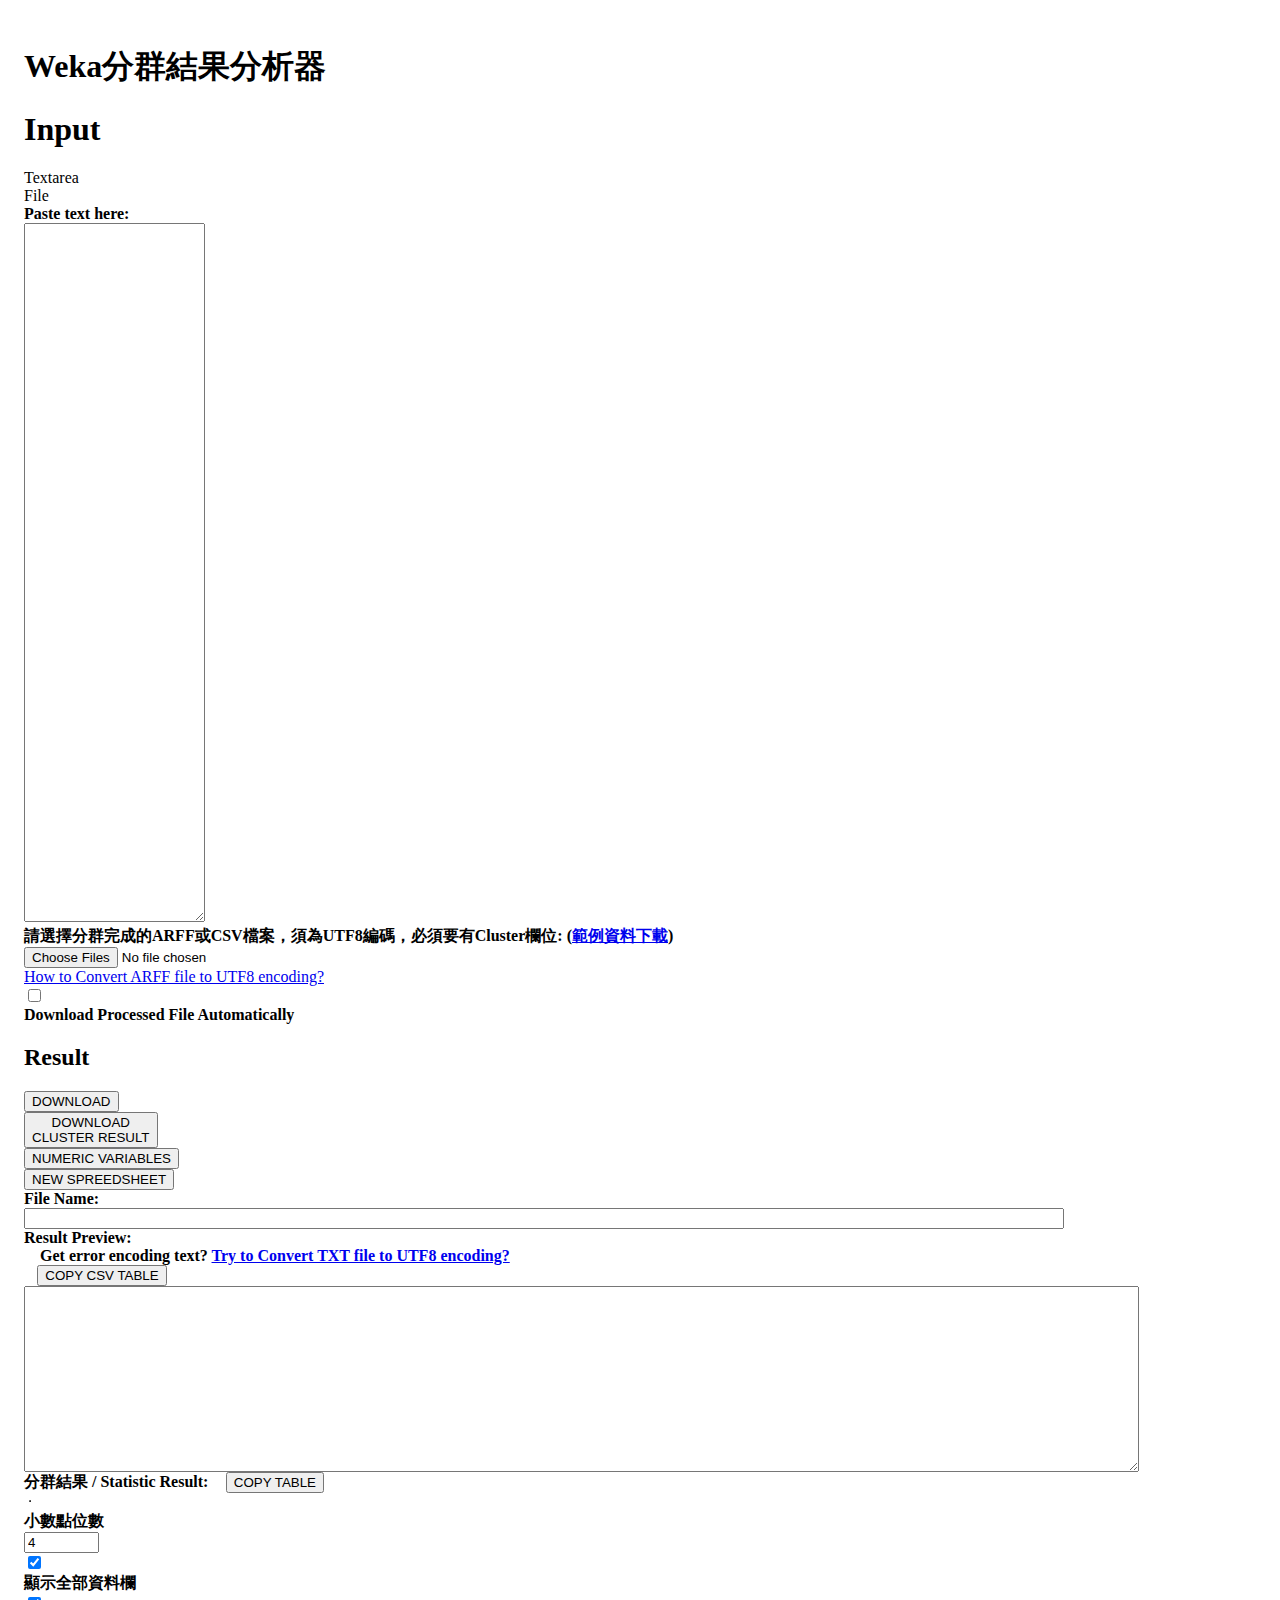
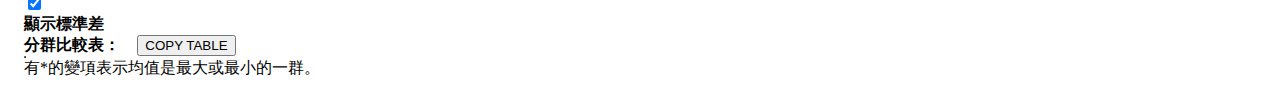
==== index.html @ 9c39e9c0 "0708 移動到了另一個專案" ====
<!DOCTYPE html>
<html>
    <head>
        <title>Weka分群結果分析器</title>
        <meta charset="UTF-8">
        <meta name="viewport" content="width=device-width, initial-scale=1.0">

<link rel="stylesheet" href="style.css" />
        
<link rel="stylesheet" href="//pulipulichen.github.io/blogger/posts/2016/12/semantic/semantic.min.css" />
<link rel="stylesheet" href="http://fontawesome.io/assets/font-awesome/css/font-awesome.css" />
    </head>
    <body>
<script src="//ajax.googleapis.com/ajax/libs/jquery/2.2.2/jquery.min.js"></script>
<script src="//pulipulichen.github.io/blogger/posts/2016/12/semantic/semantic.min.js"></script>
<script src="//pulipulichen.github.io/blogger/posts/2016/12/clipboard.min.js"></script>

<script src="script.js"></script>
<script src="cluster.js"></script>
<script src="TagCloud.js"></script>

<h1>Weka分群結果分析器</h1>

<!--
https://semantic-ui.com/collections/form.html
-->

<!-- ------------------------------------ -->

<form class="file-process-framework ui form">

  <div class="ui one column doubling grid">
    <div class="column">
    <div class="ui segment">
    
    
<h1 class="ui horizontal divider header">
  Input
</h1>

    <div class="ui top attached tabular menu">
      <div class=" item" data-tab="textarea">Textarea</div>
      <div class="active item" data-tab="file">File</div>
    </div>

<!-- --------------------------------- -->

<div class="ui bottom attached  tab segment" data-tab="textarea">
  <div class="field">
    <label for="input_mode_textarea">Paste text here: </label>
    <textarea class="input-mode textarea" id="input_mode_textarea" onfocus="this.select()"></textarea>
  </div>
  <!--
  <div class="field">
      <button type="button" class="ui primary button process-textarea">Submit</button>
  </div>
  -->
    
</div>

<!-- --------------------------------- -->

<div class="ui bottom attached active tab segment" data-tab="file">
  <div class="field">
      <label for="files">
          請選擇分群完成的ARFF或CSV檔案，須為UTF8編碼，必須要有Cluster欄位: (<a href="data-iris.csv">範例資料下載</a>)
          <!-- Please select a ARFF file in UTF8 encoding: -->
      </label>
    </div>
    <div class="field">
      <input class="myfile" name="files[]" id="files" multiple="" type="file" />
      <div class="ui pointing inverted blue large basic label">
        <a href="http://blog.pulipuli.info/2016/12/utf-8notepad-how-to-convert-plain-text.html" target="notepad" style="display: block">How to Convert ARFF file to UTF8 encoding?</a>
      </div>
    </div>

  
  <div class="inline field">
    <input type="checkbox" name="autodownload" id="autodownload" />
    <label for="autodownload">Download Processed File Automatically</label>
  </div>


</div> <!-- <div class="ui bottom attached tab segment" data-tab="file"> -->

    <!-- -------------------------------------- -->
    
        </div> <!-- <div class="ui segment"> -->
        
  <div class="ui segment display-result" style="">
  <!-- <div class="display-result"> -->
  
	
    <h2 class="ui horizontal divider header">
      Result
    </h2>
	
	<div class="ui doubling grid">
		<div class="four wide column">
			<button type="button" class="fluid ui large right labeled icon green button download-file">
				<i class="right download icon"></i>
				DOWNLOAD
			  </button>
		</div>
    <div class="four wide column">
			<button type="button" class="fluid ui large right labeled icon green button download-cluster-file">
				<i class="right download icon"></i>
        DOWNLOAD<br />CLUSTER RESULT
			  </button>
		</div>
    <div class="four wide column">
                    <button type="button" class="fluid ui large right labeled icon button download-numeric-variables">
                            <i class="right download icon"></i>
                            NUMERIC VARIABLES
                    </button>
		</div>
		<div class="four wide column">
			<a href="https://docs.google.com/spreadsheet/ccc?new" target="_blank">
				<button type="button" class="fluid ui large right labeled icon button">
					<i class="right table icon"></i>
					NEW SPREEDSHEET
				</button>
			</a>
		</div>
	</div>
	
    <div class="field">
      <label for="filename">File Name: </label>
      <input type="text" onfocus="this.select()" id="filename" class="filename" style="width: calc(100% - 15em)" />
    </div>
    
    <div class="field">
      <label for="preview">
        Result Preview: 
        <div class="ui  pointing below  medium blue basic label encoding" style="margin-left: 1em">
          Get error encoding text? <a href="http://blog.pulipuli.info/2016/12/utf-8notepad-how-to-convert-plain-text.html" target="notepad" >Try to Convert TXT file to UTF8 encoding?</a>
        </div>
		<button type="button" class="ui mini compact teal right labeled icon button copy-csv" style="margin-left: 1em">
		  COPY CSV TABLE
		  <i class="copy icon"></i>
	    </button>
      </label>
        
      <textarea id="preview" class="preview" onfocus="this.select();"></textarea>
      <textarea id="previewCluster" class="preview-cluster" onfocus="this.select();"></textarea>
    </div>
	<div class="field">
	
	
	<div class="ui grid">
		<div class="sixteen wide column">
			<label for="preview">
			分群結果 / Statistic Result: 
			
			<button 
			type="button" 
			class="ui mini compact teal right labeled icon button copy-table" 
			data-copy-table=".stat-result"
			style="margin-left: 1em">
			  COPY TABLE
			  <i class="copy icon"></i>
			</button>
			</label>
		</div>
		<!--
		<div class="four wide column">
			<div class="inline fields">
			<input type="checkbox" id="marks" checked="checked" />
			<label for="marks">
				Marks
			</label>
			</div>
		</div>
		-->
	</div> <!-- <div class="ui grid"> -->
		
	  <div class="stat-result-container">
	  <table class="stat-result" border="1" cellspacing="2">
		<thead>
			<tr></tr>
		</thead>
		<tbody>
		</tbody>
	  </table>
	  </div>
	
	<div class="ui doubling grid">
                <!--
                <div class="four wide column">
			<div class="fields">
			<label for="cluster_score">
                                分群品質: 
			</label>
                        <div id="cluster_score"></div>
			</div>
		</div>
                -->
		<div class="six wide column">
			<div class="inline fields">
			<label for="decimal_places">
				<!-- Decimal places -->
                                小數點位數
			</label>
			<input type="number" id="decimal_places" value="4" />
			</div>
		</div>
		<div class="five wide column">
			<div class="fields">
			<input type="checkbox" id="show_fulldata" checked="checked" />
			<label for="show_fulldata">
				<!-- Show Full Data -->
                                顯示全部資料欄
			</label>
			</div>
		</div>  
		<div class="five wide column">
			<div class="fields">
			<input type="checkbox" id="show_std" checked="checked" />
			<label for="show_std">
				<!-- Show Std. -->
                                顯示標準差
			</label>
			</div>
		</div>  
	</div>
	  
    </div> <!-- <div class="field"> -->
	
	<div class="field">
		<label for="preview">
		<!-- Statistic Abstract: -->
		分群比較表：
		<button type="button" class="ui mini compact teal right labeled icon button copy-table" 
			data-copy-table=".stat-result-abstract"
			style="margin-left: 1em">
		  COPY TABLE
		  <i class="copy icon"></i>
		</button>
		</label>
		<table class="stat-result-abstract" border="1" cellspacing="2">
			<thead><tr></tr></thead>
			<tbody>
				<tr class="good"></tr>
				<tr class="bad"></tr>
			</tbody>
	    </table>
            <div>
                <!-- * is the largest/smallest.-->
                有*的變項表示均值是最大或最小的一群。
            </div>
	</div>
  
  </div>
    </div> <!-- <div class="column"> -->
  </div> <!-- <div class="ui two column doubling grid"> -->
</form>
    </body>
</html>
---- style.css ----
body {
  padding: 1em !important; 
}
.file-process-framework .loading.hide {
  display:none;
}

.file-process-framework label,
.file-process-framework .download-file {
  display: block;
}

.file-process-framework .input-mode label {
  display: inline;
}

#previewCluster {
  display: none;
}

/*
.file-process-framework .download-file {
  font-size: 2em;
  width: 90%;
}
*/

.file-process-framework textarea.preview {
  display: block;
  width: 90%;
  /*height: calc(100vh - 400px) !important;*/
  height: 20vh;
  min-height: 0 !important;
}

.stat-result-container {
  overflow: auto;
  padding: 5px;
  
  max-height: 100vh;
  max-width: 80vw;
  display: inline-block;
}

.stat-result td.large {
  background-color:#007F08;
  color: white;
}
.stat-result td.x-large {
  background-color:#00FF10;
  color: white;
  font-weight: bold;
}
.stat-result td.xx-large {
  background-color:#4CFF58;
  color: white;
  font-weight: bold;
}

.stat-result td.small {
  background-color:#7F130A;
  color: white;
}
.stat-result td.freq {
    background-color:initial !important;
    color: initial;
}

.stat-result td.freq div {
    text-align: left;
    overflow-y: auto;
    max-height: 10em;
}

.stat-result td.x-small {
  background-color:#FF2614;
  color: white;
  font-weight: bold;
}
.stat-result td.xx-small {
  background-color:#FF6D60;
  color: white;
  font-weight: bold;
}

.stat-result td.smallest {
  border: 3px solid #FF6D60;
  color: yellow;
  font-weight: bold;
}

.stat-result td.checkbox {
    text-align: center;
}

.stat-result td.largest {
  border: 3px solid #4CFF58;
  color: yellow;
  font-weight: bold;
}

.stat-result-abstract span.largest {
    color: green;
}

.stat-result-abstract span.smallest {
    color: red;
}

.stat-result td {
  text-align:right;
}
.stat-result tbody th {
  text-align: right;
}

.stat-result-abstract th,
.stat-result-abstract td,
.stat-result th,
.stat-result td {
  padding: 5px;
}

.stat-result td.fulldata {
  color: gray;
}

.display-result {
  /*overflow-y: auto;
  max-height: calc(100vh - 30px);*/
  
}
.input-mode.textarea {
  height: calc(100vh - 207px) !important;
  max-height: 100vh !important;
  min-height: 0 !important;
}

label {
  font-weight: bold;
}

.stat-result-abstract tbody td {
  vertical-align: top;
}

.stat-result-abstract tbody td > div {
  max-height: 40vh;
  overflow-y: auto;
}

.stat-result-abstract tbody tr.good th {
  background-color: #DEEBD6;
}

.stat-result-abstract tbody tr.bad th {
  background-color: #F7CFCE;
}

#decimal_places {
    width: 5em;
}
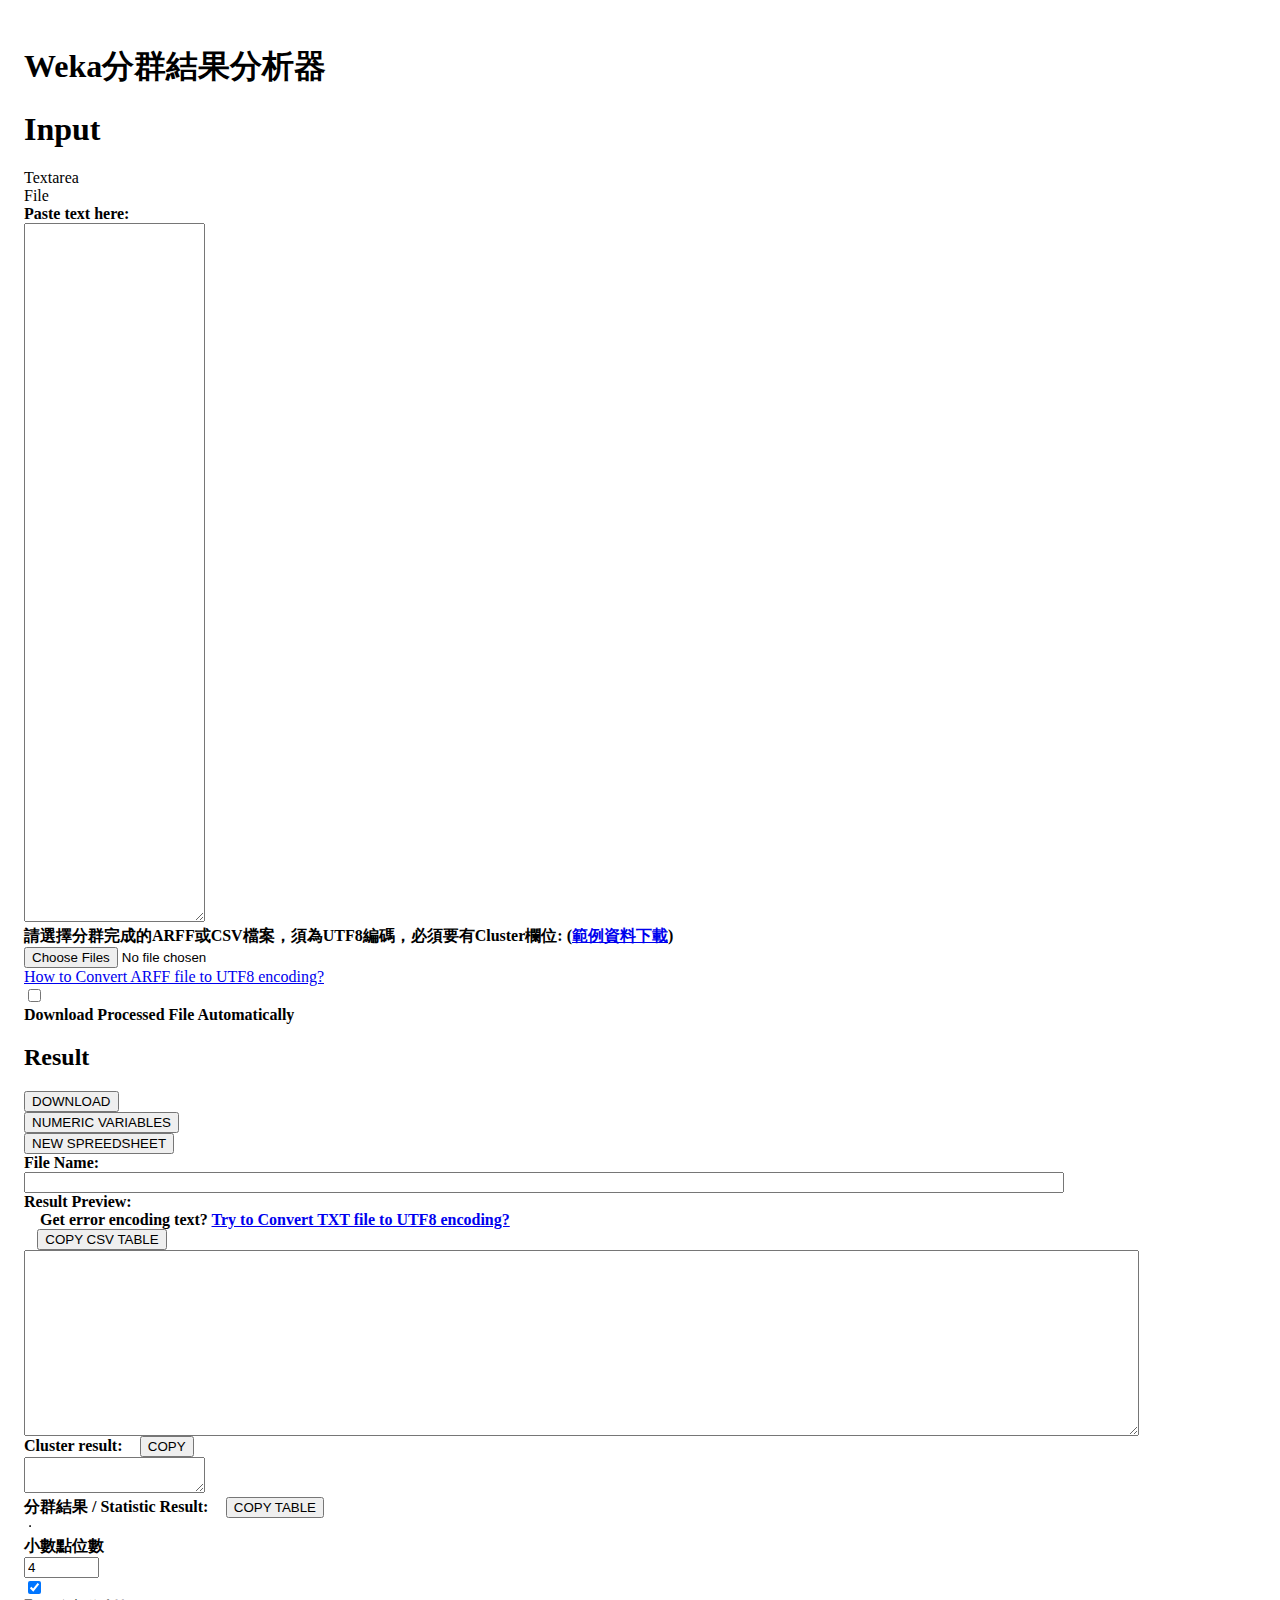
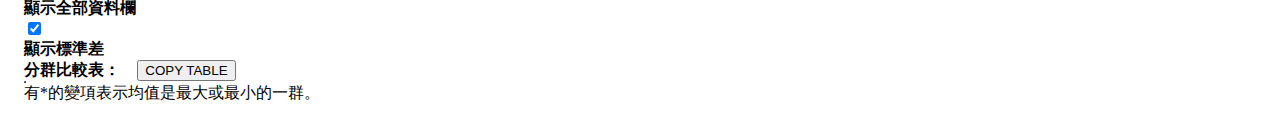
==== commit 3fda3754: "0729 不知道修正了什麼，總之就是修正吧" ====
--- a/index.html
+++ b/index.html
@@ -102,19 +102,21 @@
 				DOWNLOAD
 			  </button>
 		</div>
+    <!--
     <div class="four wide column">
 			<button type="button" class="fluid ui large right labeled icon green button download-cluster-file">
 				<i class="right download icon"></i>
         DOWNLOAD<br />CLUSTER RESULT
 			  </button>
 		</div>
-    <div class="four wide column">
+    -->
+    <div class="six wide column">
                     <button type="button" class="fluid ui large right labeled icon button download-numeric-variables">
                             <i class="right download icon"></i>
                             NUMERIC VARIABLES
                     </button>
 		</div>
-		<div class="four wide column">
+		<div class="six wide column">
 			<a href="https://docs.google.com/spreadsheet/ccc?new" target="_blank">
 				<button type="button" class="fluid ui large right labeled icon button">
 					<i class="right table icon"></i>
@@ -129,7 +131,8 @@
       <input type="text" onfocus="this.select()" id="filename" class="filename" style="width: calc(100% - 15em)" />
     </div>
     
-    <div class="field">
+  <div class="two fields">
+    <div class="ten wide field">
       <label for="preview">
         Result Preview: 
         <div class="ui  pointing below  medium blue basic label encoding" style="margin-left: 1em">
@@ -142,8 +145,23 @@
       </label>
         
       <textarea id="preview" class="preview" onfocus="this.select();"></textarea>
+    </div>
+    
+    <div class="six wide field">
+      <label for="previewCluster">
+        Cluster result: 
+		<button type="button" class="ui mini compact teal right labeled icon button copy-cluster" style="margin-left: 1em">
+		  COPY
+		  <i class="copy icon"></i>
+	    </button>
+      </label>
+        
       <textarea id="previewCluster" class="preview-cluster" onfocus="this.select();"></textarea>
     </div>
+    
+  </div>
+  
+    
 	<div class="field">
 	
 	
--- a/style.css
+++ b/style.css
@@ -14,9 +14,11 @@
   display: inline;
 }
 
+/*
 #previewCluster {
   display: none;
 }
+*/
 
 /*
 .file-process-framework .download-file {
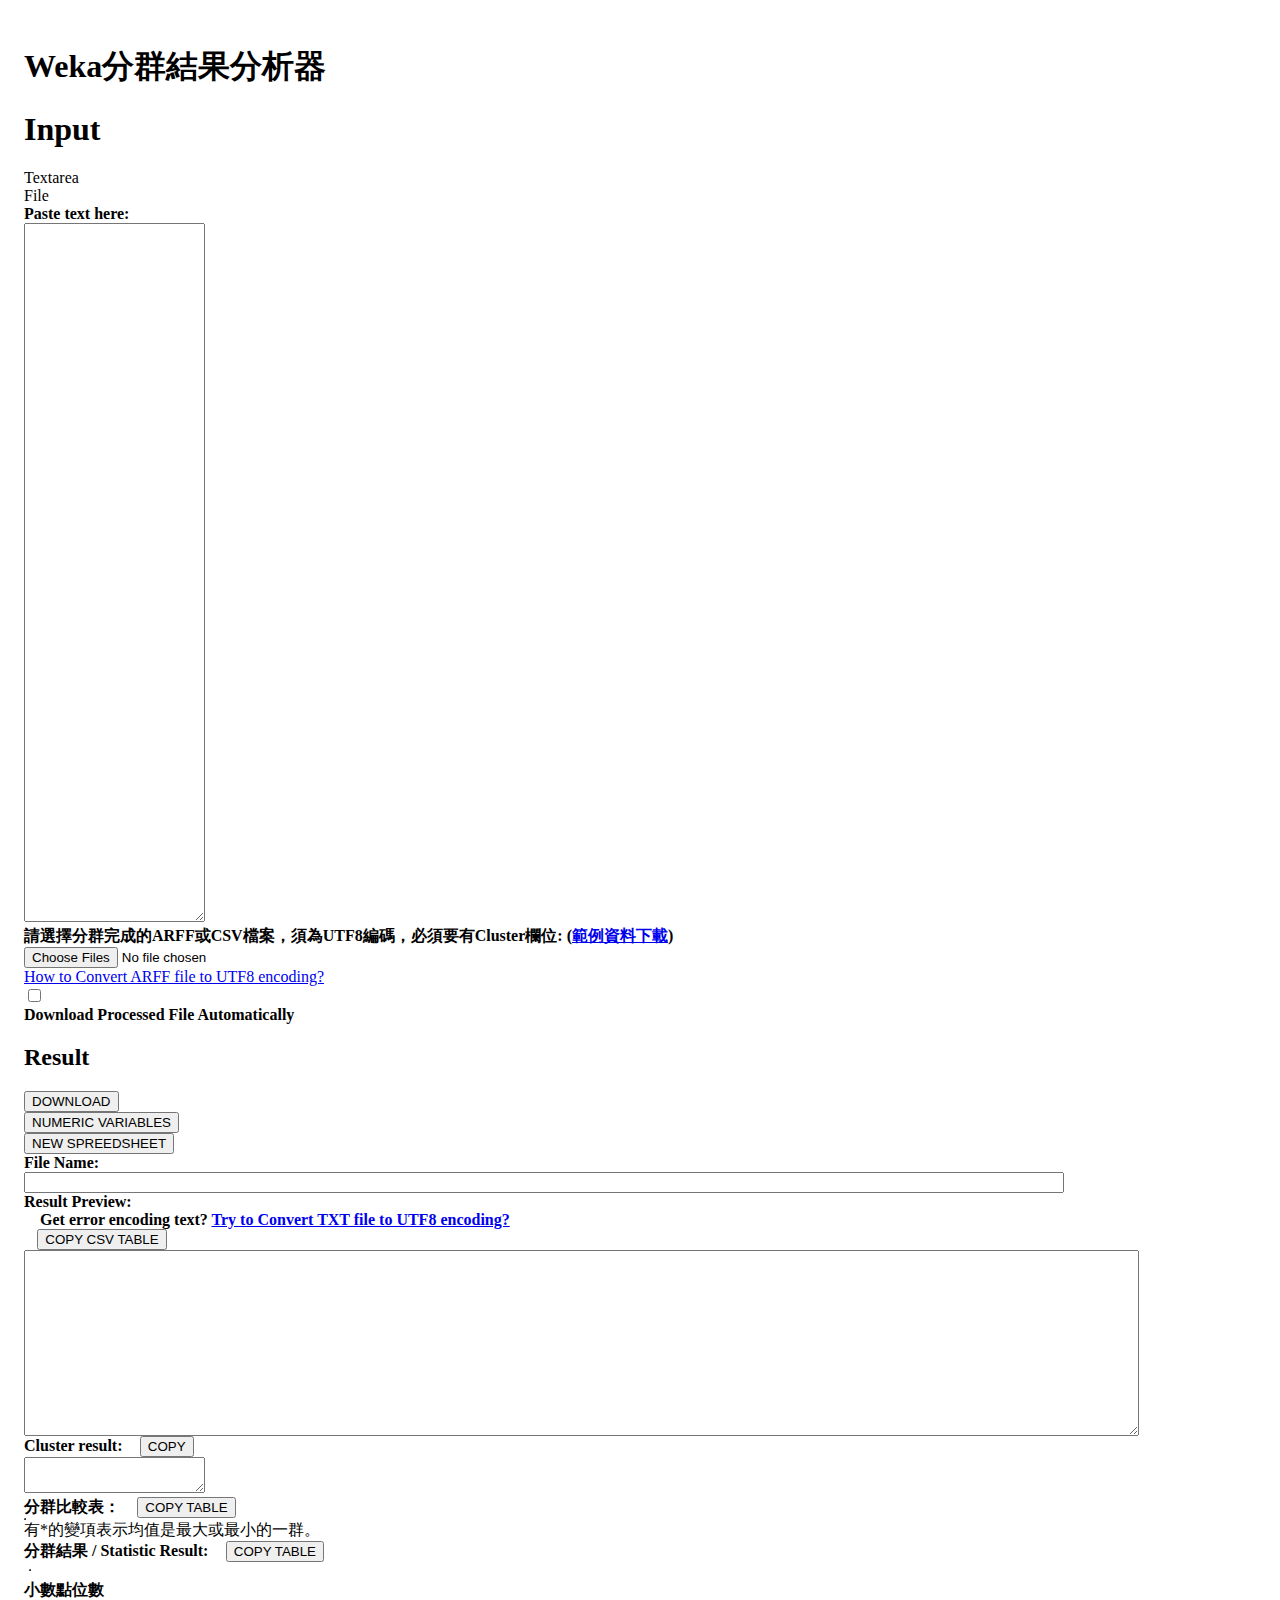
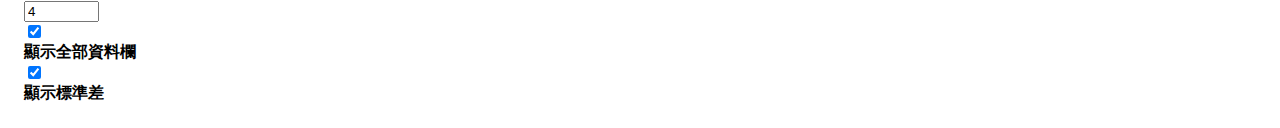
==== commit 3941543b: "0318 修正" ====
--- a/index.html
+++ b/index.html
@@ -8,7 +8,10 @@
 <link rel="stylesheet" href="style.css" />
         
 <link rel="stylesheet" href="//pulipulichen.github.io/blogger/posts/2016/12/semantic/semantic.min.css" />
-<link rel="stylesheet" href="http://fontawesome.io/assets/font-awesome/css/font-awesome.css" />
+<!--
+<link rel="stylesheet" href="//fontawesome.io/assets/font-awesome/css/font-awesome.css" />
+-->
+<link rel="icon" type="image/png" href="pie_chart_search.png" />
     </head>
     <body>
 <script src="//ajax.googleapis.com/ajax/libs/jquery/2.2.2/jquery.min.js"></script>
@@ -161,89 +164,8 @@
     
   </div>
   
-    
-	<div class="field">
-	
-	
-	<div class="ui grid">
-		<div class="sixteen wide column">
-			<label for="preview">
-			分群結果 / Statistic Result: 
-			
-			<button 
-			type="button" 
-			class="ui mini compact teal right labeled icon button copy-table" 
-			data-copy-table=".stat-result"
-			style="margin-left: 1em">
-			  COPY TABLE
-			  <i class="copy icon"></i>
-			</button>
-			</label>
-		</div>
-		<!--
-		<div class="four wide column">
-			<div class="inline fields">
-			<input type="checkbox" id="marks" checked="checked" />
-			<label for="marks">
-				Marks
-			</label>
-			</div>
-		</div>
-		-->
-	</div> <!-- <div class="ui grid"> -->
-		
-	  <div class="stat-result-container">
-	  <table class="stat-result" border="1" cellspacing="2">
-		<thead>
-			<tr></tr>
-		</thead>
-		<tbody>
-		</tbody>
-	  </table>
-	  </div>
-	
-	<div class="ui doubling grid">
-                <!--
-                <div class="four wide column">
-			<div class="fields">
-			<label for="cluster_score">
-                                分群品質: 
-			</label>
-                        <div id="cluster_score"></div>
-			</div>
-		</div>
-                -->
-		<div class="six wide column">
-			<div class="inline fields">
-			<label for="decimal_places">
-				<!-- Decimal places -->
-                                小數點位數
-			</label>
-			<input type="number" id="decimal_places" value="4" />
-			</div>
-		</div>
-		<div class="five wide column">
-			<div class="fields">
-			<input type="checkbox" id="show_fulldata" checked="checked" />
-			<label for="show_fulldata">
-				<!-- Show Full Data -->
-                                顯示全部資料欄
-			</label>
-			</div>
-		</div>  
-		<div class="five wide column">
-			<div class="fields">
-			<input type="checkbox" id="show_std" checked="checked" />
-			<label for="show_std">
-				<!-- Show Std. -->
-                                顯示標準差
-			</label>
-			</div>
-		</div>  
-	</div>
-	  
-    </div> <!-- <div class="field"> -->
-	
+    <!-- -------------------------------- -->
+    
 	<div class="field">
 		<label for="preview">
 		<!-- Statistic Abstract: -->
@@ -266,11 +188,103 @@
                 <!-- * is the largest/smallest.-->
                 有*的變項表示均值是最大或最小的一群。
             </div>
+	</div> <!-- <div class="field"> -->
+  
+  <!-- ---------------------------------------------- -->
+    
+	<div class="field">
+	
+	
+	<div class="ui grid">
+		<div class="sixteen wide column">
+			<label for="preview">
+			分群結果 / Statistic Result: 
+			
+			<button 
+			type="button" 
+			class="ui mini compact teal right labeled icon button copy-table" 
+			data-copy-table=".stat-result"
+			style="margin-left: 1em">
+			  COPY TABLE
+			  <i class="copy icon"></i>
+			</button>
+			</label>
+		</div>
+		<!--
+		<div class="four wide column">
+			<div class="inline fields">
+			<input type="checkbox" id="marks" checked="checked" />
+			<label for="marks">
+				Marks
+			</label>
+			</div>
+		</div>
+		-->
+	</div> <!-- <div class="ui grid"> -->
+		
+	  <div class="stat-result-container">
+	  <table class="stat-result" border="1" cellspacing="2">
+		<thead>
+			<tr></tr>
+		</thead>
+		<tbody>
+		</tbody>
+	  </table>
+	  </div>
+	
+	<div class="ui doubling grid">
+                <!--
+                <div class="four wide column">
+			<div class="fields">
+			<label for="cluster_score">
+                                分群品質: 
+			</label>
+                        <div id="cluster_score"></div>
+			</div>
+		</div>
+                -->
+		<div class="six wide column">
+			<div class="inline fields">
+			<label for="decimal_places">
+				<!-- Decimal places -->
+                                小數點位數
+			</label>
+			<input type="number" id="decimal_places" value="4" />
+			</div>
+		</div>
+		<div class="five wide column">
+			<div class="fields">
+			<input type="checkbox" id="show_fulldata" checked="checked" />
+			<label for="show_fulldata">
+				<!-- Show Full Data -->
+                                顯示全部資料欄
+			</label>
+			</div>
+		</div>  
+		<div class="five wide column">
+			<div class="fields">
+			<input type="checkbox" id="show_std" checked="checked" />
+			<label for="show_std">
+				<!-- Show Std. -->
+                                顯示標準差
+			</label>
+			</div>
+		</div>  
 	</div>
+	  
+    </div> <!-- <div class="field"> -->
+	
+  
+  <!-- -------------------------------- -->
   
   </div>
     </div> <!-- <div class="column"> -->
   </div> <!-- <div class="ui two column doubling grid"> -->
+  
+  <div class="loading-model">
+    Now Loading...
+  </div>
+  
 </form>
     </body>
 </html>
--- a/style.css
+++ b/style.css
@@ -161,4 +161,23 @@
 
 #decimal_places {
     width: 5em;
+}
+
+body.loading .loading-model {
+  display: block !important;
+}
+
+.loading-model {
+  position: fixed;
+  top: 0;
+  left: 0;
+  width: 100vw;
+  height: 100vh;
+  background-color: rgba(0,0,0,0.5);
+  color: white;
+  font-size: 36pt;
+  text-align: center;
+  padding: 5em;
+  cursor: wait;
+  display: none;
 }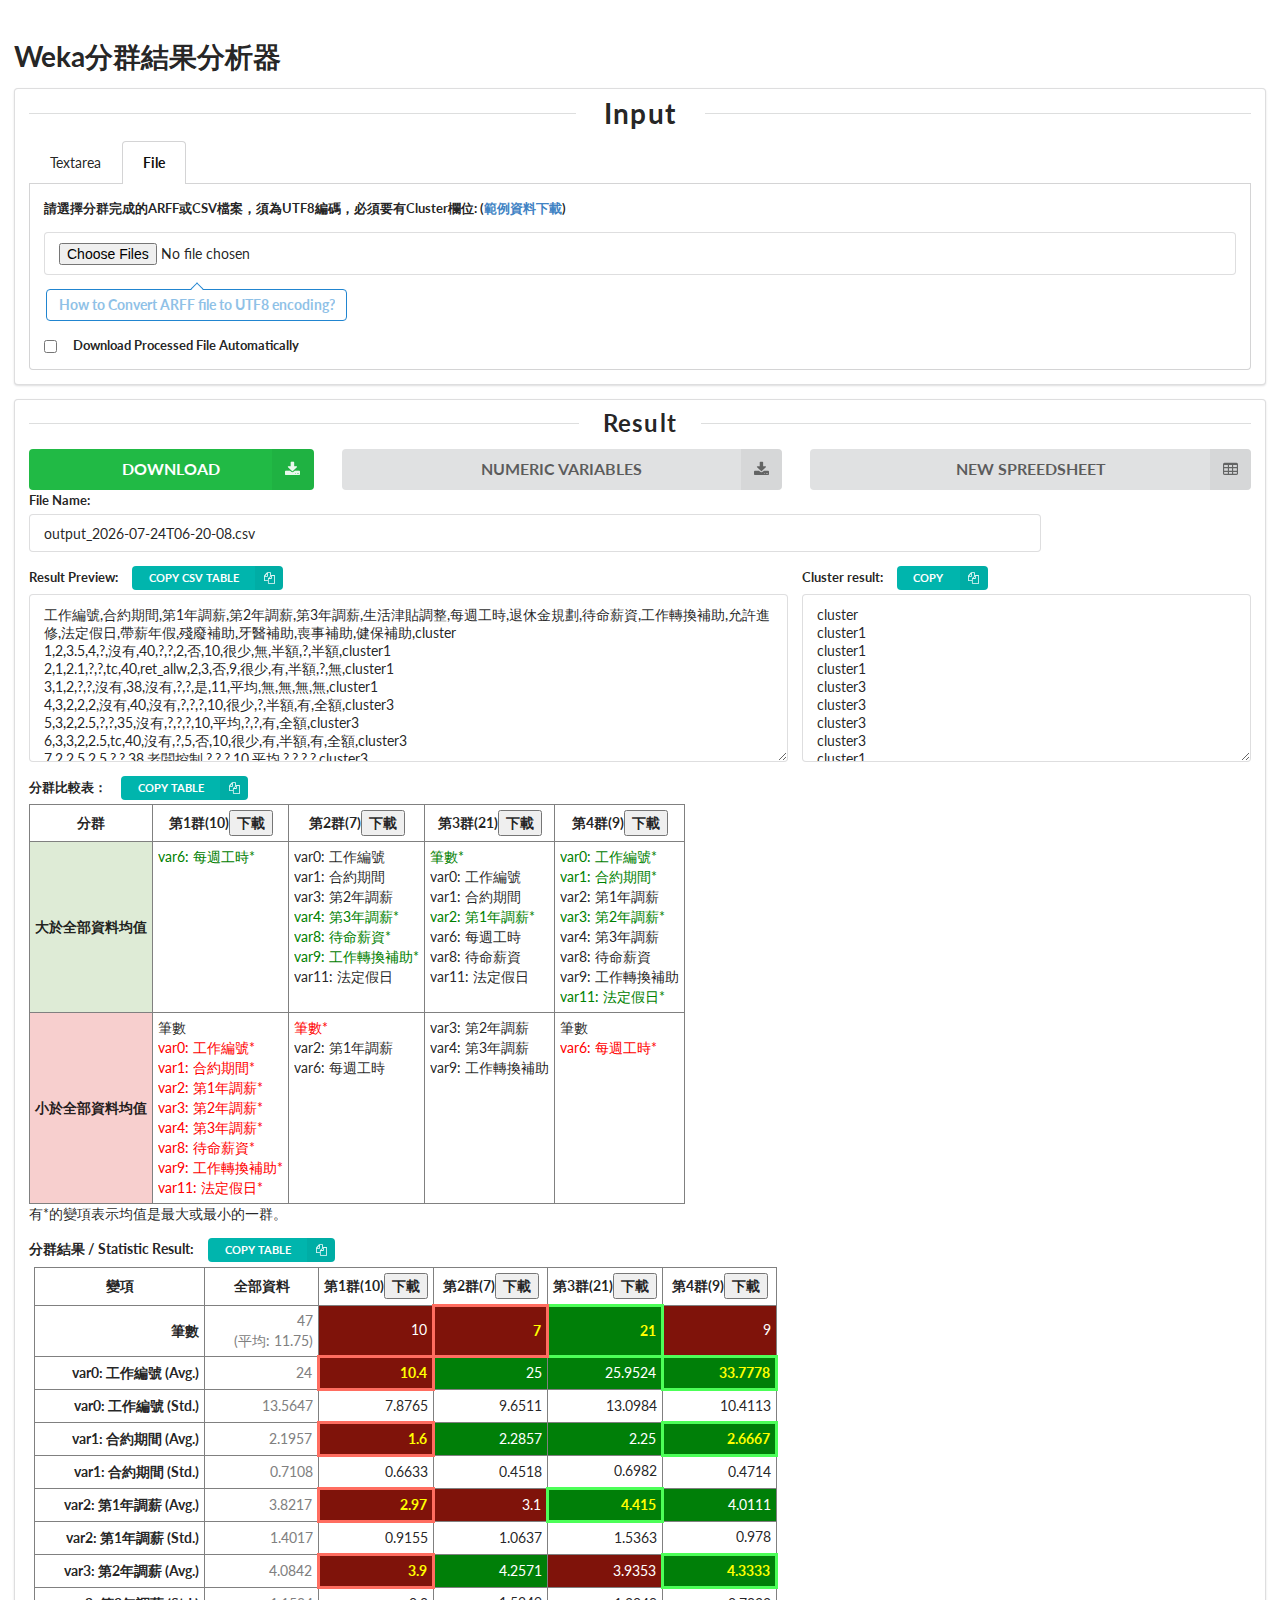
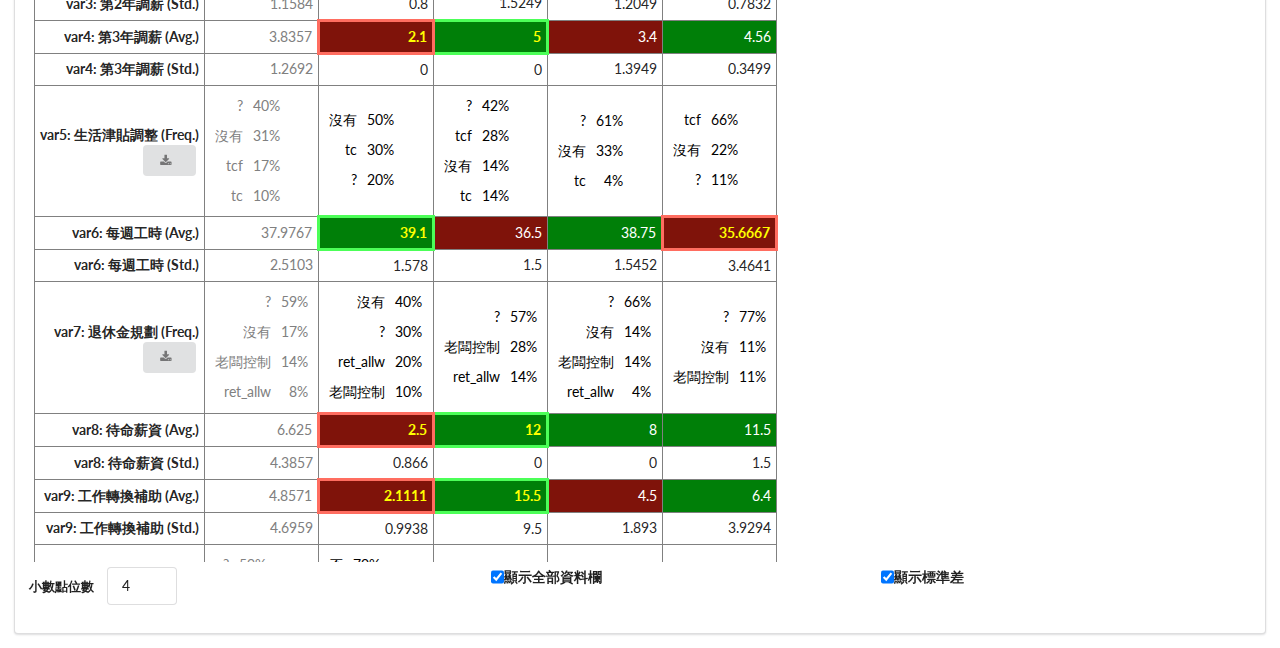
==== commit 52d877fc: "0402 #2 好像還是可以的，繼續移動一下" ====
--- a/index.html
+++ b/index.html
@@ -7,20 +7,23 @@
 
 <link rel="stylesheet" href="style.css" />
         
-<link rel="stylesheet" href="//pulipulichen.github.io/blogger/posts/2016/12/semantic/semantic.min.css" />
+<link rel="stylesheet" href="vendors/semantic-ui/semantic.min.css" />
 <!--
 <link rel="stylesheet" href="//fontawesome.io/assets/font-awesome/css/font-awesome.css" />
 -->
 <link rel="icon" type="image/png" href="pie_chart_search.png" />
     </head>
     <body>
-<script src="//ajax.googleapis.com/ajax/libs/jquery/2.2.2/jquery.min.js"></script>
-<script src="//pulipulichen.github.io/blogger/posts/2016/12/semantic/semantic.min.js"></script>
-<script src="//pulipulichen.github.io/blogger/posts/2016/12/clipboard.min.js"></script>
-
-<script src="script.js"></script>
-<script src="cluster.js"></script>
-<script src="TagCloud.js"></script>
+<script src="vendors/jquery/jquery.min.js"></script>
+<script src="vendors/semantic-ui/semantic.min.js"></script>
+<script src="vendors/clipboard/clipboard.min.js"></script>
+
+<script src="scripts/utils.js"></script>
+<script src="scripts/script.js"></script>
+<script src="scripts/cluster.js"></script>
+<script src="scripts/TagCloud.js"></script>
+<script src="scripts/init.js"></script>
+
 
 <h1>Weka分群結果分析器</h1>
 
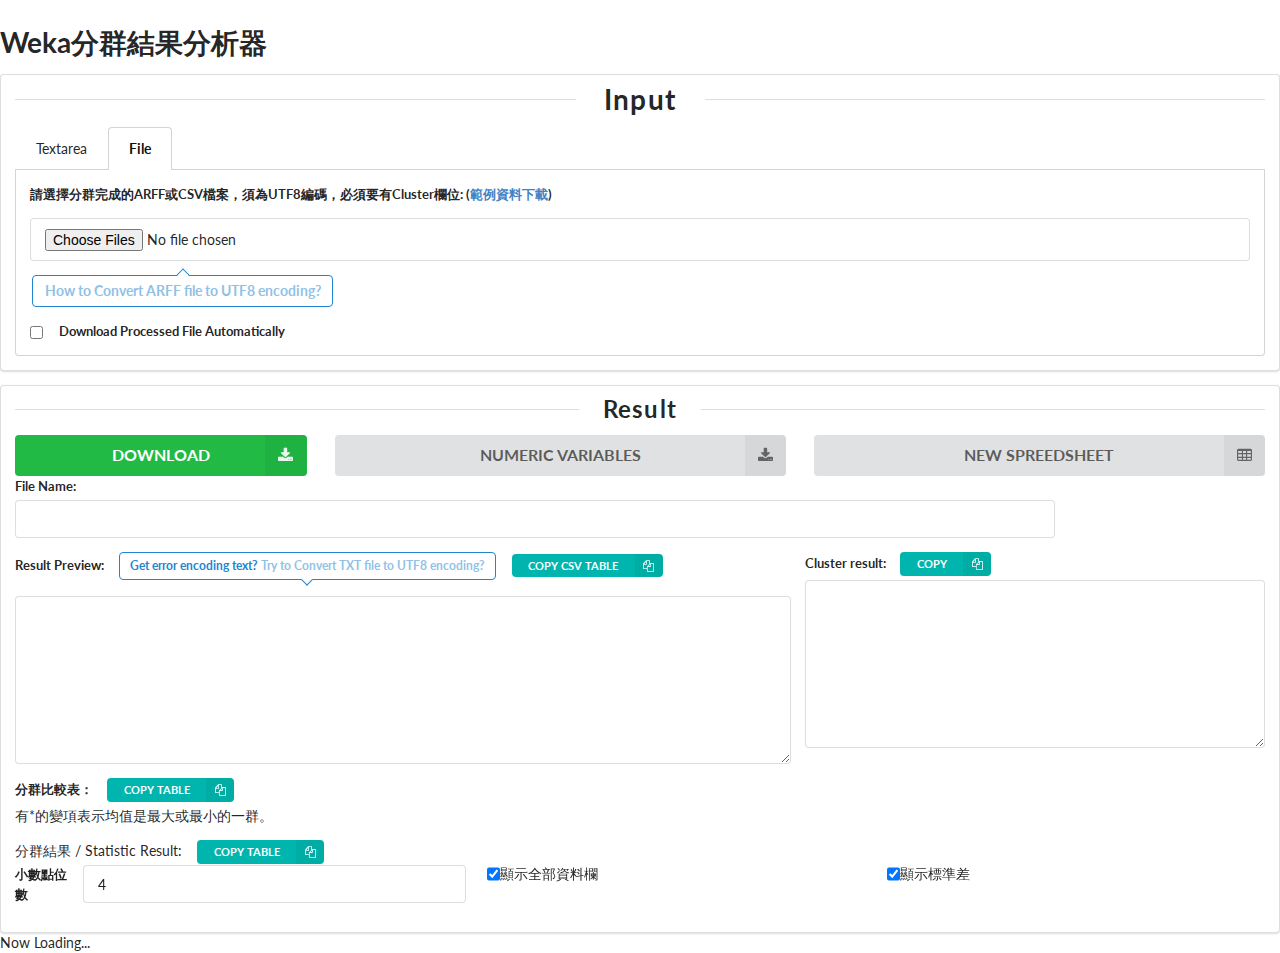
==== commit 0b675d79: "0402 #2 先把載入檔案這邊拆開來處理..." ====
--- a/index.html
+++ b/index.html
@@ -5,23 +5,30 @@
         <meta charset="UTF-8">
         <meta name="viewport" content="width=device-width, initial-scale=1.0">
 
-<link rel="stylesheet" href="style.css" />
+<link rel="stylesheet" href="styles/style.css" />
         
 <link rel="stylesheet" href="vendors/semantic-ui/semantic.min.css" />
 <!--
 <link rel="stylesheet" href="//fontawesome.io/assets/font-awesome/css/font-awesome.css" />
 -->
-<link rel="icon" type="image/png" href="pie_chart_search.png" />
+<link rel="icon" type="image/png" href="styles/imgs/pie_chart_search.png" />
     </head>
     <body>
 <script src="vendors/jquery/jquery.min.js"></script>
 <script src="vendors/semantic-ui/semantic.min.js"></script>
 <script src="vendors/clipboard/clipboard.min.js"></script>
 
-<script src="scripts/utils.js"></script>
+<script src="scripts/i18n-dict.js"></script>
+<script src="scripts/array-utils.js"></script>
+<script src="scripts/textarea.js"></script>
+<script src="scripts/stat.js"></script>
+<script src="scripts/download.js"></script>
+<script src="scripts/copy.js"></script>
+<script src="scripts/change.js"></script>
 <script src="scripts/script.js"></script>
 <script src="scripts/cluster.js"></script>
-<script src="scripts/TagCloud.js"></script>
+<script src="scripts/tag-cloud.js"></script>
+<script src="scripts/preprocess.js"></script>
 <script src="scripts/init.js"></script>
 
 
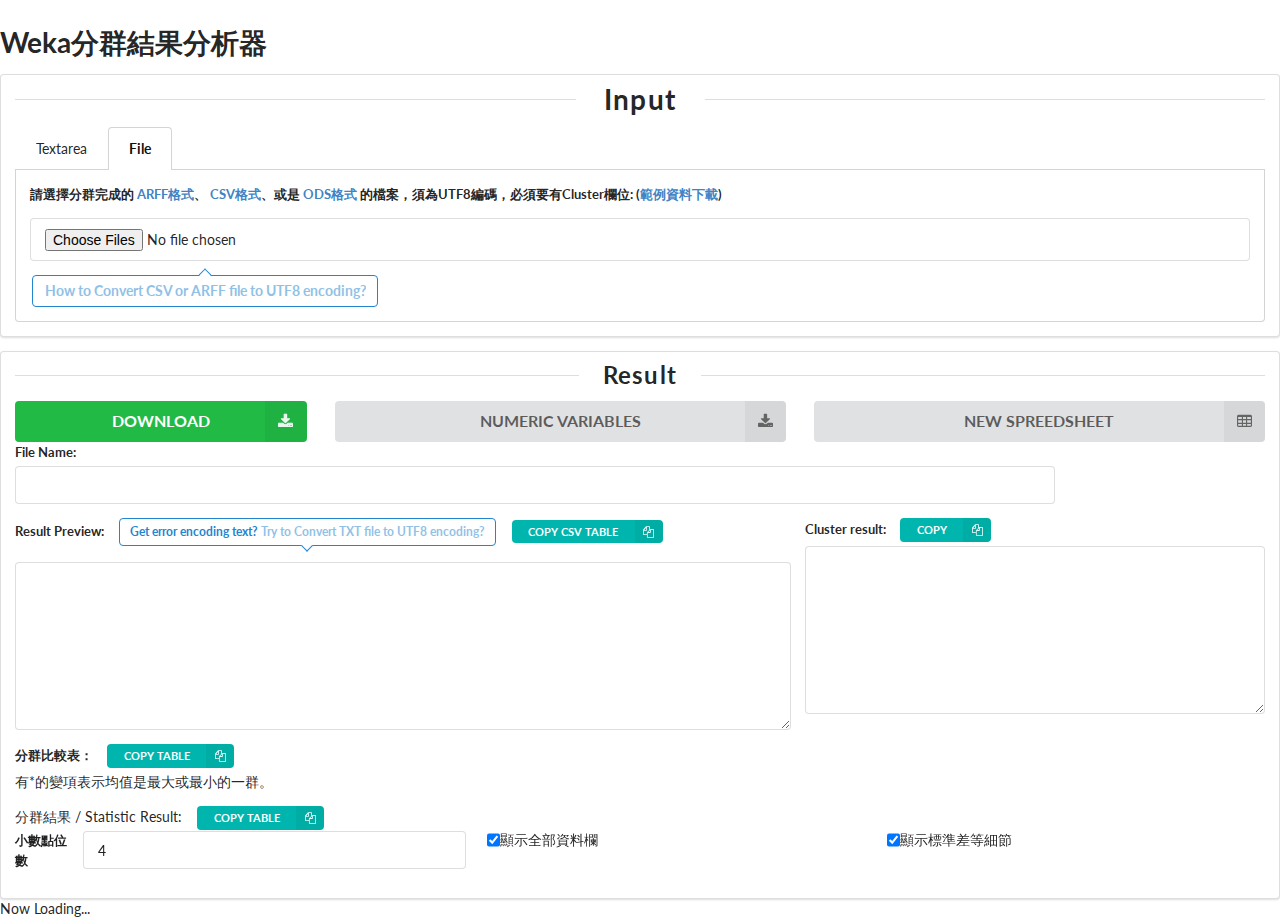
==== commit 56f3d685: "0404 #6 總算完成啦，結果非常完美，太好了呢，嚇死我了。這樣明天就可以來做投影片了" ====
--- a/index.html
+++ b/index.html
@@ -1,300 +1,327 @@
 <!DOCTYPE html>
 <html>
-    <head>
-        <title>Weka分群結果分析器</title>
-        <meta charset="UTF-8">
-        <meta name="viewport" content="width=device-width, initial-scale=1.0">
-
-<link rel="stylesheet" href="styles/style.css" />
-        
-<link rel="stylesheet" href="vendors/semantic-ui/semantic.min.css" />
-<!--
-<link rel="stylesheet" href="//fontawesome.io/assets/font-awesome/css/font-awesome.css" />
--->
-<link rel="icon" type="image/png" href="styles/imgs/pie_chart_search.png" />
-    </head>
-    <body>
-<script src="vendors/jquery/jquery.min.js"></script>
-<script src="vendors/semantic-ui/semantic.min.js"></script>
-<script src="vendors/clipboard/clipboard.min.js"></script>
-
-<script src="scripts/i18n-dict.js"></script>
-<script src="scripts/array-utils.js"></script>
-<script src="scripts/textarea.js"></script>
-<script src="scripts/stat.js"></script>
-<script src="scripts/download.js"></script>
-<script src="scripts/copy.js"></script>
-<script src="scripts/change.js"></script>
-<script src="scripts/script.js"></script>
-<script src="scripts/cluster.js"></script>
-<script src="scripts/tag-cloud.js"></script>
-<script src="scripts/preprocess.js"></script>
-<script src="scripts/init.js"></script>
-
-
-<h1>Weka分群結果分析器</h1>
-
-<!--
-https://semantic-ui.com/collections/form.html
--->
-
-<!-- ------------------------------------ -->
-
-<form class="file-process-framework ui form">
-
-  <div class="ui one column doubling grid">
-    <div class="column">
-    <div class="ui segment">
+  <head>
+    <title>Weka分群結果分析器</title>
+    <meta charset="UTF-8">
+    <meta name="viewport" content="width=device-width, initial-scale=1.0">
+
+    <link rel="stylesheet" href="styles/style.css" />
+    <link rel="stylesheet" href="styles/detail-table.css" />
+    <link rel="stylesheet" href="styles/compare-table.css" />
+    <link rel="stylesheet" href="styles/loading.css" />
+    <link rel="stylesheet" href="styles/drag-n-drop.css" />
+
+    <link rel="stylesheet" href="vendors/semantic-ui/semantic.min.css" />
+    <!--
+    <link rel="stylesheet" href="//fontawesome.io/assets/font-awesome/css/font-awesome.css" />
+    -->
+    <link rel="icon" type="image/png" href="styles/imgs/pie_chart_search.png" />
+  </head>
+  <body>
+    <script src="vendors/jquery/jquery.min.js"></script>
+    <script src="vendors/semantic-ui/semantic.min.js"></script>
+    <script src="vendors/clipboard/clipboard.min.js"></script>
     
-    
-<h1 class="ui horizontal divider header">
-  Input
-</h1>
-
-    <div class="ui top attached tabular menu">
-      <div class=" item" data-tab="textarea">Textarea</div>
-      <div class="active item" data-tab="file">File</div>
-    </div>
-
-<!-- --------------------------------- -->
-
-<div class="ui bottom attached  tab segment" data-tab="textarea">
-  <div class="field">
-    <label for="input_mode_textarea">Paste text here: </label>
-    <textarea class="input-mode textarea" id="input_mode_textarea" onfocus="this.select()"></textarea>
-  </div>
-  <!--
-  <div class="field">
-      <button type="button" class="ui primary button process-textarea">Submit</button>
-  </div>
-  -->
-    
-</div>
-
-<!-- --------------------------------- -->
-
-<div class="ui bottom attached active tab segment" data-tab="file">
-  <div class="field">
-      <label for="files">
-          請選擇分群完成的ARFF或CSV檔案，須為UTF8編碼，必須要有Cluster欄位: (<a href="data-iris.csv">範例資料下載</a>)
-          <!-- Please select a ARFF file in UTF8 encoding: -->
+    <script src="vendors/js-xlsx/shim.js"></script>
+    <script src="vendors/js-xlsx/xlsx.full.min.js"></script>
+
+    <script src="scripts/i18n-dict.js"></script>
+    <script src="scripts/array-utils.js"></script>
+    <script src="scripts/textarea.js"></script>
+    <script src="scripts/stat.js"></script>
+    <script src="scripts/download.js"></script>
+    <script src="scripts/copy.js"></script>
+    <script src="scripts/change.js"></script>
+    <script src="scripts/script.js"></script>
+    <script src="scripts/draw-detail-table.js"></script>
+    <script src="scripts/nominal-to-binary.js"></script>
+    <script src="scripts/draw-compare-table.js"></script>
+    <script src="scripts/tag-cloud.js"></script>
+    <script src="scripts/preprocess.js"></script>
+    <script src="scripts/drag-n-drop.js"></script>
+    <script src="scripts/init.js"></script>
+
+
+    <h1>Weka分群結果分析器</h1>
+
+    <!--
+    https://semantic-ui.com/collections/form.html
+    -->
+
+    <!-- ------------------------------------ -->
+
+    <form class="file-process-framework ui form">
+
+      <div class="ui one column doubling grid">
+        <div class="column">
+          <div class="ui segment">
+
+
+            <h1 class="ui horizontal divider header">
+              Input
+            </h1>
+
+            <div class="ui top attached tabular menu">
+              <div class=" item" data-tab="textarea">Textarea</div>
+              <div class="active item" data-tab="file">File</div>
+            </div>
+
+            <!-- --------------------------------- -->
+
+            <div class="ui bottom attached  tab segment" data-tab="textarea">
+              <div class="field">
+                <label for="input_mode_textarea">Paste text here: </label>
+                <textarea class="input-mode textarea" id="input_mode_textarea" onfocus="this.select()"></textarea>
+              </div>
+              <!--
+              <div class="field">
+                  <button type="button" class="ui primary button process-textarea">Submit</button>
+              </div>
+              -->
+
+            </div>
+
+            <!-- --------------------------------- -->
+
+            <div class="ui bottom attached active tab segment" data-tab="file">
+              <div class="field">
+                <label for="files">
+                  請選擇分群完成的
+                  <a href="https://www.itread01.com/content/1548392048.html" target="_blank">ARFF格式</a>、
+                  <a href="https://zh.wikipedia.org/wiki/%E9%80%97%E5%8F%B7%E5%88%86%E9%9A%94%E5%80%BC?oldformat=true" target="_blank">CSV格式</a>、或是
+                  <a href="https://zh.wikipedia.org/zh-tw/%E5%BC%80%E6%94%BE%E6%96%87%E6%A1%A3%E6%A0%BC%E5%BC%8F?oldformat=true" target="_blank">ODS格式</a>
+                  的檔案，須為UTF8編碼，必須要有Cluster欄位: 
+                  (<a href="data-iris.ods">範例資料下載</a>)
+                  <!-- Please select a ARFF file in UTF8 encoding: -->
+                </label>
+              </div>
+              <div class="field">
+                <input class="myfile" name="files[]" id="files" multiple="" type="file" />
+                <div class="ui pointing inverted blue large basic label">
+                  <a href="http://blog.pulipuli.info/2016/12/utf-8notepad-how-to-convert-plain-text.html" 
+                     target="notepad" style="display: block">
+                    How to Convert CSV or ARFF file to UTF8 encoding?
+                  </a>
+                </div>
+              </div>
+
+              <!--
+              <div class="inline field">
+                <input type="checkbox" name="autodownload" id="autodownload" />
+                <label for="autodownload">Download Processed File Automatically</label>
+              </div>
+              -->
+
+            </div> <!-- <div class="ui bottom attached tab segment" data-tab="file"> -->
+
+            <!-- -------------------------------------- -->
+
+          </div> <!-- <div class="ui segment"> -->
+
+          <div class="ui segment display-result" style="">
+            <!-- <div class="display-result"> -->
+
+
+            <h2 class="ui horizontal divider header">
+              Result
+            </h2>
+
+            <div class="ui doubling grid">
+              <div class="four wide column">
+                <button type="button" class="fluid ui large right labeled icon green button download-file">
+                  <i class="right download icon"></i>
+                  DOWNLOAD
+                </button>
+              </div>
+              <!--
+              <div class="four wide column">
+                <button type="button" class="fluid ui large right labeled icon green button download-cluster-file">
+                  <i class="right download icon"></i>
+                  DOWNLOAD<br />CLUSTER RESULT
+                  </button>
+              </div>
+              -->
+              <div class="six wide column">
+                <button type="button" class="fluid ui large right labeled icon button download-numeric-variables">
+                  <i class="right download icon"></i>
+                  NUMERIC VARIABLES
+                </button>
+              </div>
+              <div class="six wide column">
+                <a href="https://docs.google.com/spreadsheet/ccc?new" target="_blank">
+                  <button type="button" class="fluid ui large right labeled icon button">
+                    <i class="right table icon"></i>
+                    NEW SPREEDSHEET
+                  </button>
+                </a>
+              </div>
+            </div>
+
+            <div class="field">
+              <label for="filename">File Name: </label>
+              <input type="text" onfocus="this.select()" id="filename" class="filename" style="width: calc(100% - 15em)" />
+            </div>
+
+            <div class="two fields">
+              <div class="ten wide field">
+                <label for="preview">
+                  Result Preview: 
+                  <div class="ui  pointing below  medium blue basic label encoding" style="margin-left: 1em">
+                    Get error encoding text? <a href="http://blog.pulipuli.info/2016/12/utf-8notepad-how-to-convert-plain-text.html" target="notepad" >Try to Convert TXT file to UTF8 encoding?</a>
+                  </div>
+                  <button type="button" class="ui mini compact teal right labeled icon button copy-csv" 
+                          style="margin-left: 1em">
+                    COPY CSV TABLE
+                    <i class="copy icon"></i>
+                  </button>
+                </label>
+
+                <textarea id="preview" class="preview" onfocus="this.select();"></textarea>
+              </div>
+
+              <div class="six wide field">
+                <label for="previewCluster">
+                  Cluster result: 
+                  <button type="button" class="ui mini compact teal right labeled icon button copy-cluster" 
+                          style="margin-left: 1em">
+                    COPY
+                    <i class="copy icon"></i>
+                  </button>
+                </label>
+
+                <textarea id="previewCluster" class="preview-cluster" onfocus="this.select();"></textarea>
+              </div>
+
+            </div>
+
+            <!-- ============================ -->
+
+            <div class="field">
+              <label>
+                <!-- Statistic Abstract: -->
+                分群比較表：
+                <button type="button" class="ui mini compact teal right labeled icon button copy-table" 
+                        data-copy-table=".stat-result-abstract"
+                        style="margin-left: 1em">
+                  COPY TABLE
+                  <i class="copy icon"></i>
+                </button>
+              </label>
+              <table class="stat-result-abstract" border="1" cellspacing="2"
+                     style="border-spacing: 0; border-collapse: collapse;">
+                <thead><tr></tr></thead>
+                <tbody>
+                  <tr class="best"></tr>
+                  <tr class="good"></tr>
+                  <tr class="bad"></tr>
+                  <tr class="worst"></tr>
+                </tbody>
+              </table>
+              <div>
+                <!-- * is the largest/smallest.-->
+                有*的變項表示均值是最大或最小的一群。
+              </div>
+            </div> <!-- <div class="field"> -->
+
+            <!-- ---------------------------------------------- -->
+
+            <div class="field">
+
+
+              <div class="ui grid">
+                <div class="sixteen wide column">
+                  <label for="preview">
+                    分群結果 / Statistic Result: 
+
+                    <button 
+                      type="button" 
+                      class="ui mini compact teal right labeled icon button copy-table" 
+                      data-copy-table=".stat-result"
+                      style="margin-left: 1em">
+                      COPY TABLE
+                      <i class="copy icon"></i>
+                    </button>
+                  </label>
+                </div>
+                <!--
+                <div class="four wide column">
+                  <div class="inline fields">
+                  <input type="checkbox" id="marks" checked="checked" />
+                  <label for="marks">
+                    Marks
+                  </label>
+                  </div>
+                </div>
+                -->
+              </div> <!-- <div class="ui grid"> -->
+
+              <div class="stat-result-container">
+                <table class="stat-result" border="1" cellspacing="2">
+                  <thead>
+                    <tr></tr>
+                  </thead>
+                  <tbody>
+                  </tbody>
+                </table>
+              </div>
+
+              <div class="ui doubling grid">
+                <!--
+                <div class="four wide column">
+      <div class="fields">
+      <label for="cluster_score">
+                                分群品質: 
       </label>
-    </div>
-    <div class="field">
-      <input class="myfile" name="files[]" id="files" multiple="" type="file" />
-      <div class="ui pointing inverted blue large basic label">
-        <a href="http://blog.pulipuli.info/2016/12/utf-8notepad-how-to-convert-plain-text.html" target="notepad" style="display: block">How to Convert ARFF file to UTF8 encoding?</a>
+                        <div id="cluster_score"></div>
       </div>
     </div>
-
-  
-  <div class="inline field">
-    <input type="checkbox" name="autodownload" id="autodownload" />
-    <label for="autodownload">Download Processed File Automatically</label>
-  </div>
-
-
-</div> <!-- <div class="ui bottom attached tab segment" data-tab="file"> -->
-
-    <!-- -------------------------------------- -->
-    
-        </div> <!-- <div class="ui segment"> -->
-        
-  <div class="ui segment display-result" style="">
-  <!-- <div class="display-result"> -->
-  
-	
-    <h2 class="ui horizontal divider header">
-      Result
-    </h2>
-	
-	<div class="ui doubling grid">
-		<div class="four wide column">
-			<button type="button" class="fluid ui large right labeled icon green button download-file">
-				<i class="right download icon"></i>
-				DOWNLOAD
-			  </button>
-		</div>
-    <!--
-    <div class="four wide column">
-			<button type="button" class="fluid ui large right labeled icon green button download-cluster-file">
-				<i class="right download icon"></i>
-        DOWNLOAD<br />CLUSTER RESULT
-			  </button>
-		</div>
-    -->
-    <div class="six wide column">
-                    <button type="button" class="fluid ui large right labeled icon button download-numeric-variables">
-                            <i class="right download icon"></i>
-                            NUMERIC VARIABLES
-                    </button>
-		</div>
-		<div class="six wide column">
-			<a href="https://docs.google.com/spreadsheet/ccc?new" target="_blank">
-				<button type="button" class="fluid ui large right labeled icon button">
-					<i class="right table icon"></i>
-					NEW SPREEDSHEET
-				</button>
-			</a>
-		</div>
-	</div>
-	
-    <div class="field">
-      <label for="filename">File Name: </label>
-      <input type="text" onfocus="this.select()" id="filename" class="filename" style="width: calc(100% - 15em)" />
-    </div>
-    
-  <div class="two fields">
-    <div class="ten wide field">
-      <label for="preview">
-        Result Preview: 
-        <div class="ui  pointing below  medium blue basic label encoding" style="margin-left: 1em">
-          Get error encoding text? <a href="http://blog.pulipuli.info/2016/12/utf-8notepad-how-to-convert-plain-text.html" target="notepad" >Try to Convert TXT file to UTF8 encoding?</a>
-        </div>
-		<button type="button" class="ui mini compact teal right labeled icon button copy-csv" style="margin-left: 1em">
-		  COPY CSV TABLE
-		  <i class="copy icon"></i>
-	    </button>
-      </label>
-        
-      <textarea id="preview" class="preview" onfocus="this.select();"></textarea>
-    </div>
-    
-    <div class="six wide field">
-      <label for="previewCluster">
-        Cluster result: 
-		<button type="button" class="ui mini compact teal right labeled icon button copy-cluster" style="margin-left: 1em">
-		  COPY
-		  <i class="copy icon"></i>
-	    </button>
-      </label>
-        
-      <textarea id="previewCluster" class="preview-cluster" onfocus="this.select();"></textarea>
-    </div>
-    
-  </div>
-  
-    <!-- -------------------------------- -->
-    
-	<div class="field">
-		<label for="preview">
-		<!-- Statistic Abstract: -->
-		分群比較表：
-		<button type="button" class="ui mini compact teal right labeled icon button copy-table" 
-			data-copy-table=".stat-result-abstract"
-			style="margin-left: 1em">
-		  COPY TABLE
-		  <i class="copy icon"></i>
-		</button>
-		</label>
-		<table class="stat-result-abstract" border="1" cellspacing="2">
-			<thead><tr></tr></thead>
-			<tbody>
-				<tr class="good"></tr>
-				<tr class="bad"></tr>
-			</tbody>
-	    </table>
-            <div>
-                <!-- * is the largest/smallest.-->
-                有*的變項表示均值是最大或最小的一群。
-            </div>
-	</div> <!-- <div class="field"> -->
-  
-  <!-- ---------------------------------------------- -->
-    
-	<div class="field">
-	
-	
-	<div class="ui grid">
-		<div class="sixteen wide column">
-			<label for="preview">
-			分群結果 / Statistic Result: 
-			
-			<button 
-			type="button" 
-			class="ui mini compact teal right labeled icon button copy-table" 
-			data-copy-table=".stat-result"
-			style="margin-left: 1em">
-			  COPY TABLE
-			  <i class="copy icon"></i>
-			</button>
-			</label>
-		</div>
-		<!--
-		<div class="four wide column">
-			<div class="inline fields">
-			<input type="checkbox" id="marks" checked="checked" />
-			<label for="marks">
-				Marks
-			</label>
-			</div>
-		</div>
-		-->
-	</div> <!-- <div class="ui grid"> -->
-		
-	  <div class="stat-result-container">
-	  <table class="stat-result" border="1" cellspacing="2">
-		<thead>
-			<tr></tr>
-		</thead>
-		<tbody>
-		</tbody>
-	  </table>
-	  </div>
-	
-	<div class="ui doubling grid">
-                <!--
-                <div class="four wide column">
-			<div class="fields">
-			<label for="cluster_score">
-                                分群品質: 
-			</label>
-                        <div id="cluster_score"></div>
-			</div>
-		</div>
                 -->
-		<div class="six wide column">
-			<div class="inline fields">
-			<label for="decimal_places">
-				<!-- Decimal places -->
-                                小數點位數
-			</label>
-			<input type="number" id="decimal_places" value="4" />
-			</div>
-		</div>
-		<div class="five wide column">
-			<div class="fields">
-			<input type="checkbox" id="show_fulldata" checked="checked" />
-			<label for="show_fulldata">
-				<!-- Show Full Data -->
-                                顯示全部資料欄
-			</label>
-			</div>
-		</div>  
-		<div class="five wide column">
-			<div class="fields">
-			<input type="checkbox" id="show_std" checked="checked" />
-			<label for="show_std">
-				<!-- Show Std. -->
-                                顯示標準差
-			</label>
-			</div>
-		</div>  
-	</div>
-	  
-    </div> <!-- <div class="field"> -->
-	
-  
-  <!-- -------------------------------- -->
-  
-  </div>
-    </div> <!-- <div class="column"> -->
-  </div> <!-- <div class="ui two column doubling grid"> -->
-  
-  <div class="loading-model">
-    Now Loading...
-  </div>
-  
-</form>
-    </body>
+                <div class="six wide column">
+                  <div class="inline fields">
+                    <label for="decimal_places">
+                      <!-- Decimal places -->
+                      小數點位數
+                    </label>
+                    <input type="number" id="decimal_places" value="4" />
+                  </div>
+                </div>
+                <div class="five wide column">
+                  <div class="fields">
+                    <input type="checkbox" id="show_fulldata" checked="checked" />
+                    <label for="show_fulldata">
+                      <!-- Show Full Data -->
+                      顯示全部資料欄
+                    </label>
+                  </div>
+                </div>  
+                <div class="five wide column">
+                  <div class="fields">
+                    <input type="checkbox" id="show_std" checked="checked" />
+                    <label for="show_std">
+                      <!-- Show Std. -->
+                      顯示標準差等細節
+                    </label>
+                  </div>
+                </div>  
+              </div>
+
+            </div> <!-- <div class="field"> -->
+
+
+            <!-- -------------------------------- -->
+
+          </div>
+        </div> <!-- <div class="column"> -->
+      </div> <!-- <div class="ui two column doubling grid"> -->
+
+      <div class="loading-model">
+        Now Loading...
+      </div>
+      
+      <div class="drag-n-drop-model">
+        <strong>Drag a file here.</label>
+      </div>
+
+    </form>
+  </body>
 </html>
--- a/styles/drag-n-drop.css
+++ b/styles/drag-n-drop.css
@@ -0,0 +1,22 @@
+body.dragover .drag-n-drop-model {
+  display: block;
+}
+
+.drag-n-drop-model {
+  display: none;
+  
+  position: fixed;
+  top: 0;
+  left: 0;
+  width: calc(100vw - 1.4rem);
+  height: 100vh;
+  
+  font-size: 3rem;
+  text-align: center;
+  padding-top: calc(50vh - 1.5rem);
+  
+  background-color: rgba(255,255,255, 0.8);
+  color: black;
+  
+  border: 0.4rem dotted rgba(0,0,0,0.5);
+}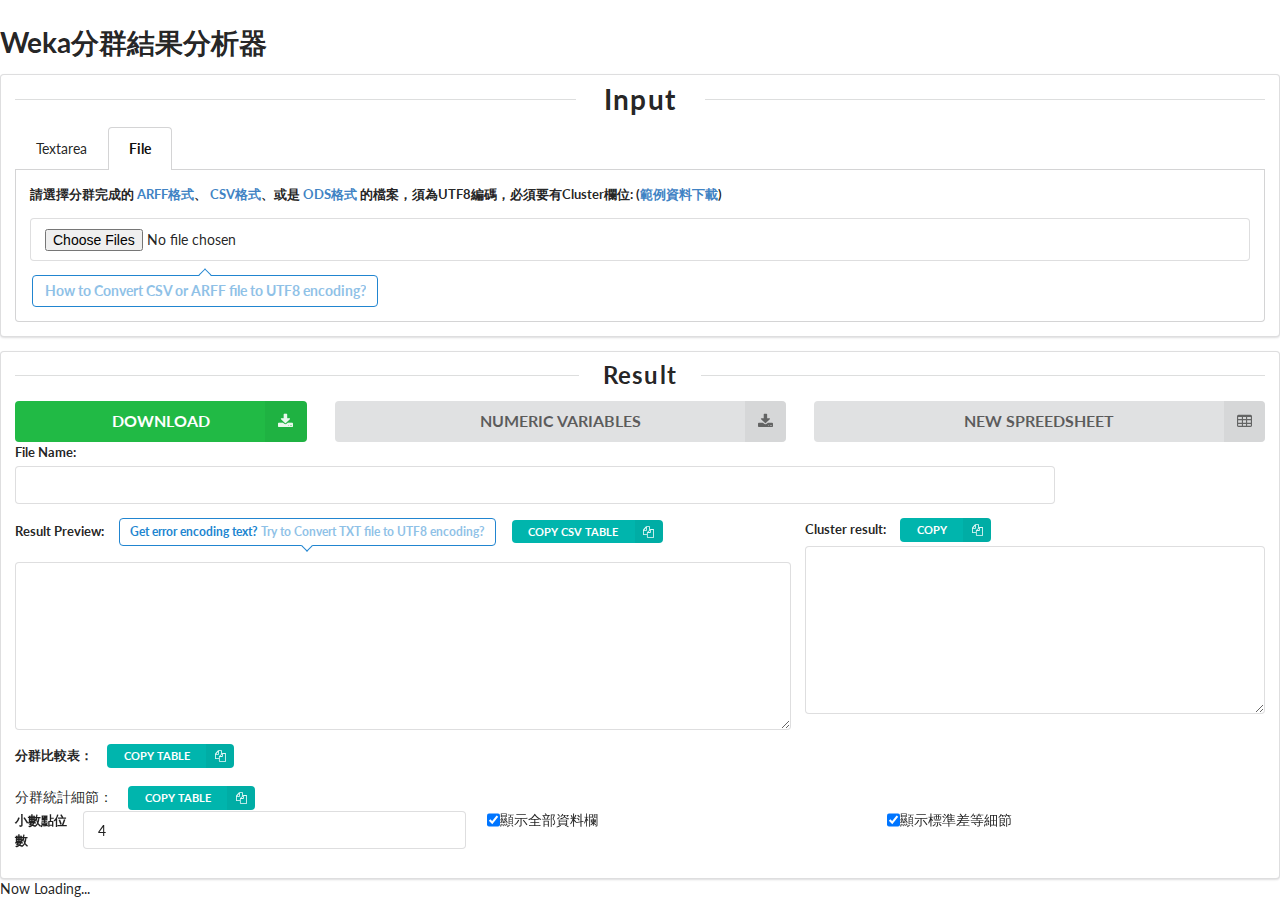
==== commit ad5f1ea3: "0426 #7 大量文件可以讀的問題克服一半了，那我們繼續吧" ====
--- a/index.html
+++ b/index.html
@@ -23,7 +23,11 @@
     <script src="vendors/clipboard/clipboard.min.js"></script>
     
     <script src="vendors/js-xlsx/shim.js"></script>
-    <script src="vendors/js-xlsx/xlsx.full.min.js"></script>
+    <!-- <script src="vendors/js-xlsx/xlsx.full.min.js"></script> -->
+    <script src="vendors/js-xlsx/full/suppress_export.js"></script>
+    <script src="vendors/js-xlsx/full/jszip.js"></script>
+    <script src="vendors/js-xlsx/full/cpexcel.js"></script>
+    <script src="vendors/js-xlsx/full/xlsx.js"></script>
 
     <script src="scripts/i18n-dict.js"></script>
     <script src="scripts/array-utils.js"></script>
@@ -32,6 +36,7 @@
     <script src="scripts/download.js"></script>
     <script src="scripts/copy.js"></script>
     <script src="scripts/change.js"></script>
+    <script src="scripts/async.js"></script>
     <script src="scripts/script.js"></script>
     <script src="scripts/draw-detail-table.js"></script>
     <script src="scripts/nominal-to-binary.js"></script>
@@ -219,7 +224,7 @@
               </table>
               <div>
                 <!-- * is the largest/smallest.-->
-                有*的變項表示均值是最大或最小的一群。
+                <!-- 有*的屬性表示均值是最大或最小的一群。 -->
               </div>
             </div> <!-- <div class="field"> -->
 
@@ -231,7 +236,7 @@
               <div class="ui grid">
                 <div class="sixteen wide column">
                   <label for="preview">
-                    分群結果 / Statistic Result: 
+                    分群統計細節：
 
                     <button 
                       type="button" 
